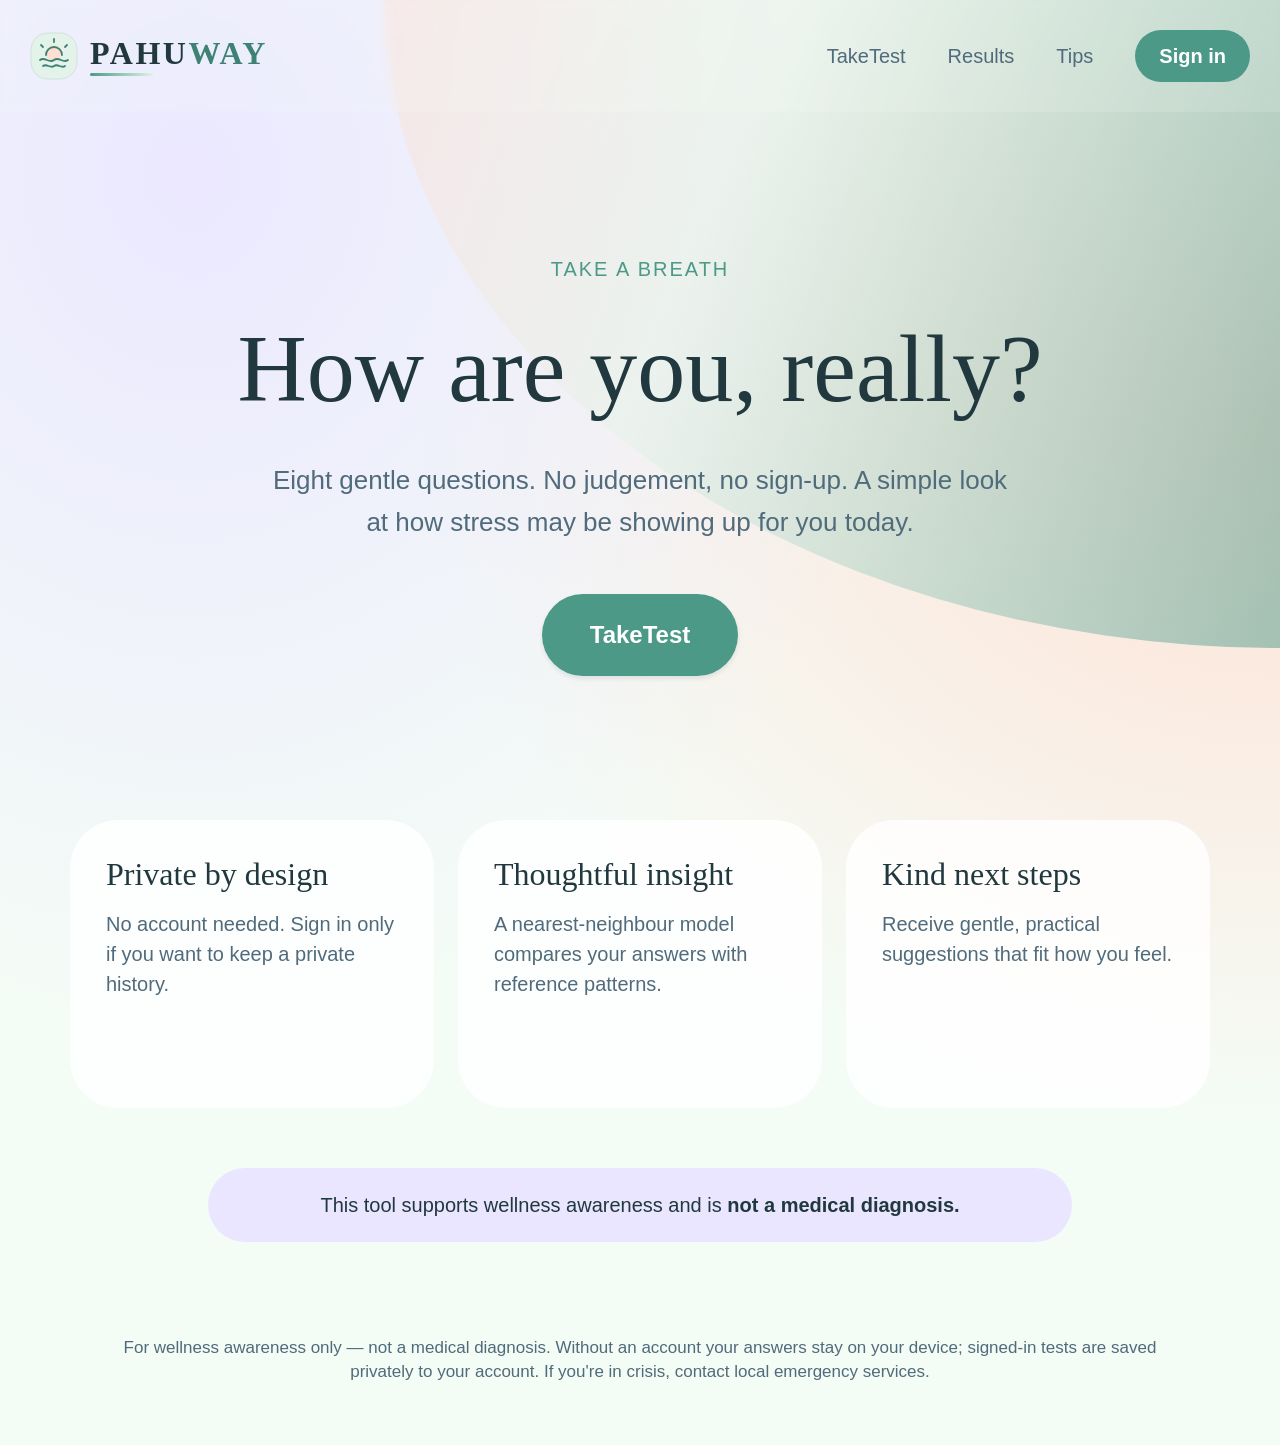
==== web/index.html @ 30da90fc "refactor: move website files into web directory" ====
<!doctype html>
<html lang="en">
  <head>
    <meta charset="UTF-8" />
    <meta name="viewport" content="width=device-width, initial-scale=1.0" />
    <meta
      name="description"
      content="A gentle space to take a wellness test and explore wellness tips."
    />
    <title>PAHUWAY — Home</title>
    <link rel="stylesheet" href="styling/common.css" />
    <link rel="stylesheet" href="styling/index.css" />
    <script src="navigation.js" defer></script>
  </head>
  <body>
    <header class="site-header">
      <a class="brand" href="index.html" aria-label="PAHUWAY home">
        <svg class="brand-mark" viewBox="0 0 48 48" fill="none" aria-hidden="true" focusable="false">
          <rect x="1" y="1" width="46" height="46" rx="17" fill="var(--mint)" stroke="var(--border)" />
          <circle cx="24" cy="21" r="8" fill="var(--peach)" />
          <path d="M16 23a8 8 0 0 1 16 0M24 7v3M11 13l2 2M37 13l-2 2" stroke="currentColor" stroke-width="1.8" stroke-linecap="round" />
          <path d="M10 28c5-4 9 4 14 0s9 4 14 0M13 34c4-3 7 3 11 0s7 3 11 0" stroke="currentColor" stroke-width="1.8" stroke-linecap="round" />
        </svg>
        <span class="brand-wordmark">PAHU<span class="brand-accent">WAY</span></span>
      </a>
      <nav class="site-nav" aria-label="Main navigation">
        <a href="TakeTest.html">TakeTest</a>
        <a href="results.html">Results</a>
        <a href="tips.html">Tips</a>
        <a class="nav-sign-in" href="sign-in.html">Sign in</a>
      </nav>
    </header>
    <main>
      <section class="hero" aria-labelledby="home-title">
        <p class="eyebrow">Take a breath</p>
        <h1 id="home-title">How are you, really?</h1>
        <p class="hero-description">
          Eight gentle questions. No judgement, no sign-up. A simple look at how
          stress may be showing up for you today.
        </p>
        <a class="button" href="TakeTest.html">TakeTest</a>
      </section>
      <div class="home-content">
        <section class="feature-grid" aria-label="About PAHUWAY">
          <article class="feature-card">
            <h2>Private by design</h2>
            <p>
              No account needed. Sign in only if you want to keep a private
              history.
            </p>
          </article>
          <article class="feature-card">
            <h2>Thoughtful insight</h2>
            <p>
              A nearest-neighbour model compares your answers with reference
              patterns.
            </p>
          </article>
          <article class="feature-card">
            <h2>Kind next steps</h2>
            <p>Receive gentle, practical suggestions that fit how you feel.</p>
          </article>
        </section>
        <p class="wellness-note">
          This tool supports wellness awareness and is
          <strong>not a medical diagnosis.</strong>
        </p>
      </div>
    </main>
    <footer class="site-footer">
      For wellness awareness only — not a medical diagnosis. Without an account
      your answers stay on your device; signed-in tests are saved privately
      to your account. If you're in crisis, contact local emergency services.
    </footer>
  </body>
</html>
---- web/styling/common.css ----
/* Shared foundations, navigation, buttons, and reusable components. */
:root {
  --ink: #20383e;
  --muted: #506b7b;
  --green: #4c9988;
  --mint: #e3f3e9;
  --lavender: #eae6ff;
  --peach: #ffdfd2;
  --border: #cee1dc;
}

* {
  box-sizing: border-box;
}

body {
  position: relative;
  isolation: isolate;
  margin: 0;
  min-height: 100vh;
  min-height: 100svh;
  color: var(--ink);
  font-family: "Segoe UI", Arial, sans-serif;
  font-size: 20px;
  line-height: 1.5;
  background:
    radial-gradient(ellipse at 15% 12%, #ebe8ff 0, transparent 48%),
    radial-gradient(ellipse at 100% 30%, #ffe1d5 0, transparent 48%), #f4fcf6;
}

/* The curved decoration belongs to the full page background. */
body::before {
  content: "";
  position: absolute;
  z-index: -1;
  top: 0;
  right: 0;
  width: 70%;
  height: min(72vh, 800px);
  border-bottom-left-radius: 100% 100%;
  background: linear-gradient(110deg, var(--peach), var(--mint) 36%, var(--green));
  opacity: 0.5;
  pointer-events: none;
}

a {
  color: inherit;
  text-underline-offset: 3px;
}

button,
input {
  font: inherit;
}

button,
a,
input {
  -webkit-tap-highlight-color: transparent;
}

:focus-visible {
  outline: 3px solid #286a60;
  outline-offset: 5px;
}

h1,
h2,
p {
  margin: 0;
}

h1,
h2,
.brand {
  font-family: Georgia, "Times New Roman", serif;
  font-weight: 400;
}

.site-header {
  position: sticky;
  top: 0;
  z-index: 100;
  flex-shrink: 0;
  display: flex;
  align-items: center;
  justify-content: space-between;
  gap: 32px;
  padding: 30px;
  width: 100%;
  max-width: none;
  margin: 0;
  background: rgb(244 252 246 / 15%);
  -webkit-backdrop-filter: blur(4px);
  backdrop-filter: blur(4px);
  transition: background-color 200ms ease, backdrop-filter 200ms ease, box-shadow 200ms ease;
}

.site-header.is-scrolled {
  background: rgb(244 252 246 / 95%);
  -webkit-backdrop-filter: blur(12px);
  backdrop-filter: blur(12px);
  box-shadow: 0 2px 12px #20383e14;
}

@media (prefers-reduced-motion: reduce) {
  .site-header {
    transition: none;
  }
}

.brand {
  display: inline-flex;
  align-items: center;
  gap: 12px;
  color: var(--ink);
  font-size: 32px;
  text-decoration: none;
  white-space: nowrap;
}

.brand-mark {
  flex: none;
  width: 1.5em;
  height: 1.5em;
  color: #3d8274;
}

.brand-wordmark {
  position: relative;
  padding-bottom: 5px;
  font-weight: 600;
  letter-spacing: 0.08em;
  line-height: 1.1;
}

.brand-wordmark::after {
  content: "";
  position: absolute;
  bottom: 0;
  left: 0;
  width: 36%;
  height: 3px;
  border-radius: 999px;
  background: linear-gradient(90deg, var(--green), var(--mint));
}

.brand-accent {
  color: #3d8274;
}

.brand:hover .brand-accent {
  color: var(--ink);
}

.site-nav {
  display: flex;
  align-items: center;
  gap: 42px;
}

.site-nav a {
  color: var(--muted);
  text-decoration: none;
}

.site-nav a:hover {
  color: var(--ink);
}

.button,
.site-nav .nav-sign-in {
  display: inline-flex;
  align-items: center;
  justify-content: center;
  border: 0;
  border-radius: 999px;
  color: white;
  background: var(--green);
  text-decoration: none;
  font-weight: 600;
  cursor: pointer;
}

.site-nav .nav-sign-in {
  padding: 11px 24px;
}

.button:hover,
.site-nav .nav-sign-in:hover {
  background: #3d8274;
  color: white;
}

.button {
  padding: 23px 48px;
  font-size: 24px;
}

.site-footer {
  max-width: 1200px;
  margin: auto;
  padding: 94px 50px 60px;
  text-align: center;
  color: var(--muted);
  font-size: 17px;
  line-height: 1.45;
}

.intro {
  font-size: 23px;
  color: var(--muted);
  margin-top: 12px;
}

.auth-links {
  display: flex;
  flex-wrap: wrap;
  gap: 24px;
  margin-top: 34px;
  color: var(--muted);
}

.demo-note {
  color: var(--muted);
  font-size: 14px;
  margin-top: 20px;
}

.empty-state {
  background: #ffffffd9;
  padding: 40px;
  border-radius: 40px;
  margin-top: 36px;
}

.empty-state h2 {
  font-size: 32px;
  margin-bottom: 16px;
}

.empty-state .button {
  margin-top: 28px;
}

@media (max-width: 760px) {
  body {
    font-size: 18px;
  }

  .site-header {
    padding: 22px 20px;
    gap: 20px;
    flex-wrap: wrap;
  }

  .brand {
    font-size: 29px;
  }

  .site-nav {
    gap: 20px;
    font-size: 16px;
  }

  .site-nav .nav-sign-in {
    padding: 9px 17px;
  }

  .button {
    font-size: 21px;
    padding: 18px 32px;
  }

  .intro {
    font-size: 20px;
  }

  .auth-links {
    gap: 16px;
  }

  .site-footer {
    padding: 80px 24px 36px;
    font-size: 15px;
  }
}

@media (max-width: 480px) {
  .site-header {
    justify-content: center;
  }

  .site-nav {
    width: 100%;
    justify-content: space-between;
    gap: 10px;
  }
}


@media (max-width: 600px) {
  body::before {
    width: 92%;
    height: 320px;
  }
}
---- web/styling/index.css ----
/* Styles for index.html. */
.hero {
  text-align: center;
  padding: 142px 24px 144px;
}

.eyebrow {
  color: var(--green);
  letter-spacing: 2px;
  text-transform: uppercase;
}

.hero h1 {
  font-size: clamp(54px, 8.8vw, 96px);
  line-height: 1.15;
  margin-top: 30px;
}

.hero-description {
  color: var(--muted);
  max-width: 760px;
  font-size: 26px;
  line-height: 1.6;
  margin: 36px auto 50px;
}

.hero .button {
  box-shadow: 0 3px 4px #20383e18;
}

.home-content {
  max-width: 1200px;
  margin: auto;
  padding: 0 30px;
}

.feature-grid {
  display: grid;
  grid-template-columns: repeat(3, 1fr);
  gap: 24px;
}

.feature-card {
  padding: 34px 36px;
  border-radius: 48px;
  background: #ffffffd9;
  min-height: 288px;
}

.feature-card h2 {
  font-size: 32px;
  line-height: 1.3;
  margin-bottom: 14px;
}

.feature-card p {
  color: var(--muted);
}

.wellness-note {
  max-width: 864px;
  margin: 60px auto 0;
  padding: 22px 28px;
  border-radius: 999px;
  background: var(--lavender);
  text-align: center;
}

@media (min-width: 1440px) {
  .hero {
    padding-top: 150px;
  }
}

@media (max-width: 760px) {
  .hero {
    padding: 80px 22px;
  }

  .hero h1 {
    font-size: clamp(45px, 9vw, 68px);
  }

  .hero-description {
    font-size: 21px;
    margin: 28px auto 36px;
  }

  .home-content {
    padding-left: 20px;
    padding-right: 20px;
  }

  .feature-grid {
    grid-template-columns: 1fr;
  }

  .feature-card {
    min-height: auto;
    padding: 30px;
    border-radius: 34px;
  }

  .wellness-note {
    border-radius: 32px;
    margin-top: 36px;
  }

  .feature-card h2 {
    font-size: 29px;
  }
}

@media (max-width: 480px) {
  .hero {
    padding-top: 60px;
  }
}
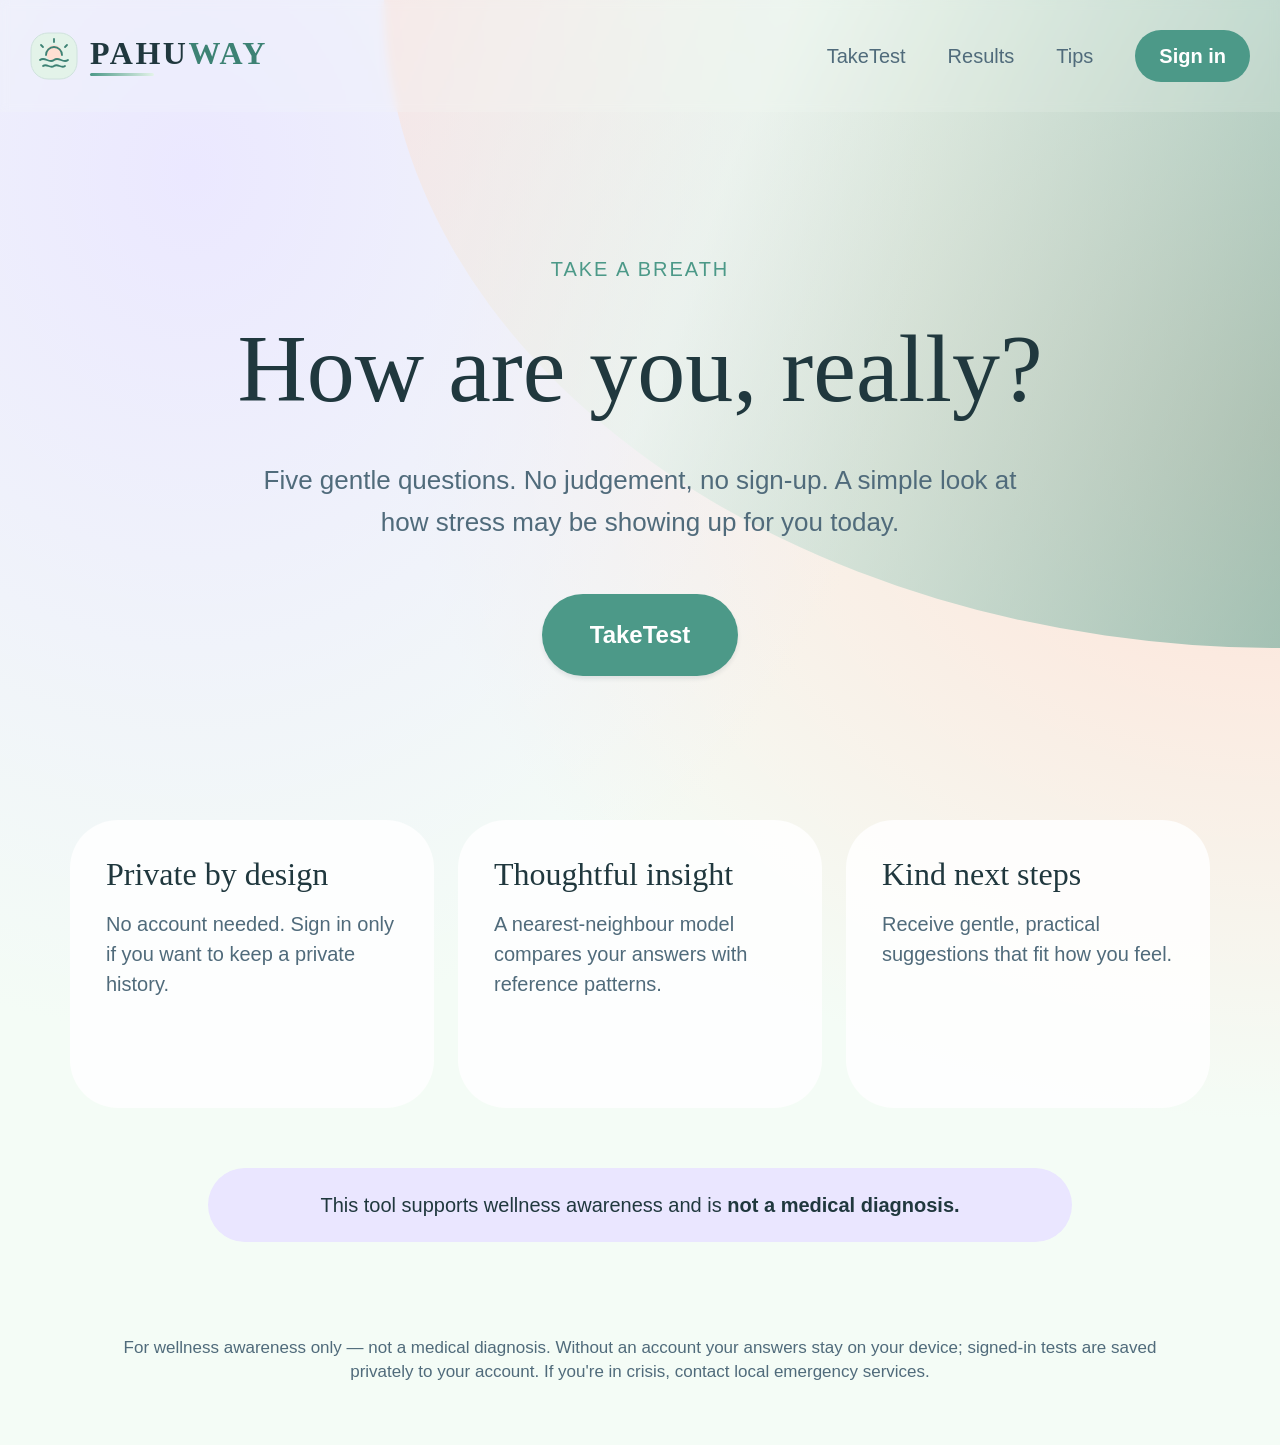
==== commit 1636c84c: "feat: integrate trained KNN model with website assessment" ====
--- a/web/index.html
+++ b/web/index.html
@@ -35,7 +35,7 @@
         <p class="eyebrow">Take a breath</p>
         <h1 id="home-title">How are you, really?</h1>
         <p class="hero-description">
-          Eight gentle questions. No judgement, no sign-up. A simple look at how
+          Five gentle questions. No judgement, no sign-up. A simple look at how
           stress may be showing up for you today.
         </p>
         <a class="button" href="TakeTest.html">TakeTest</a>
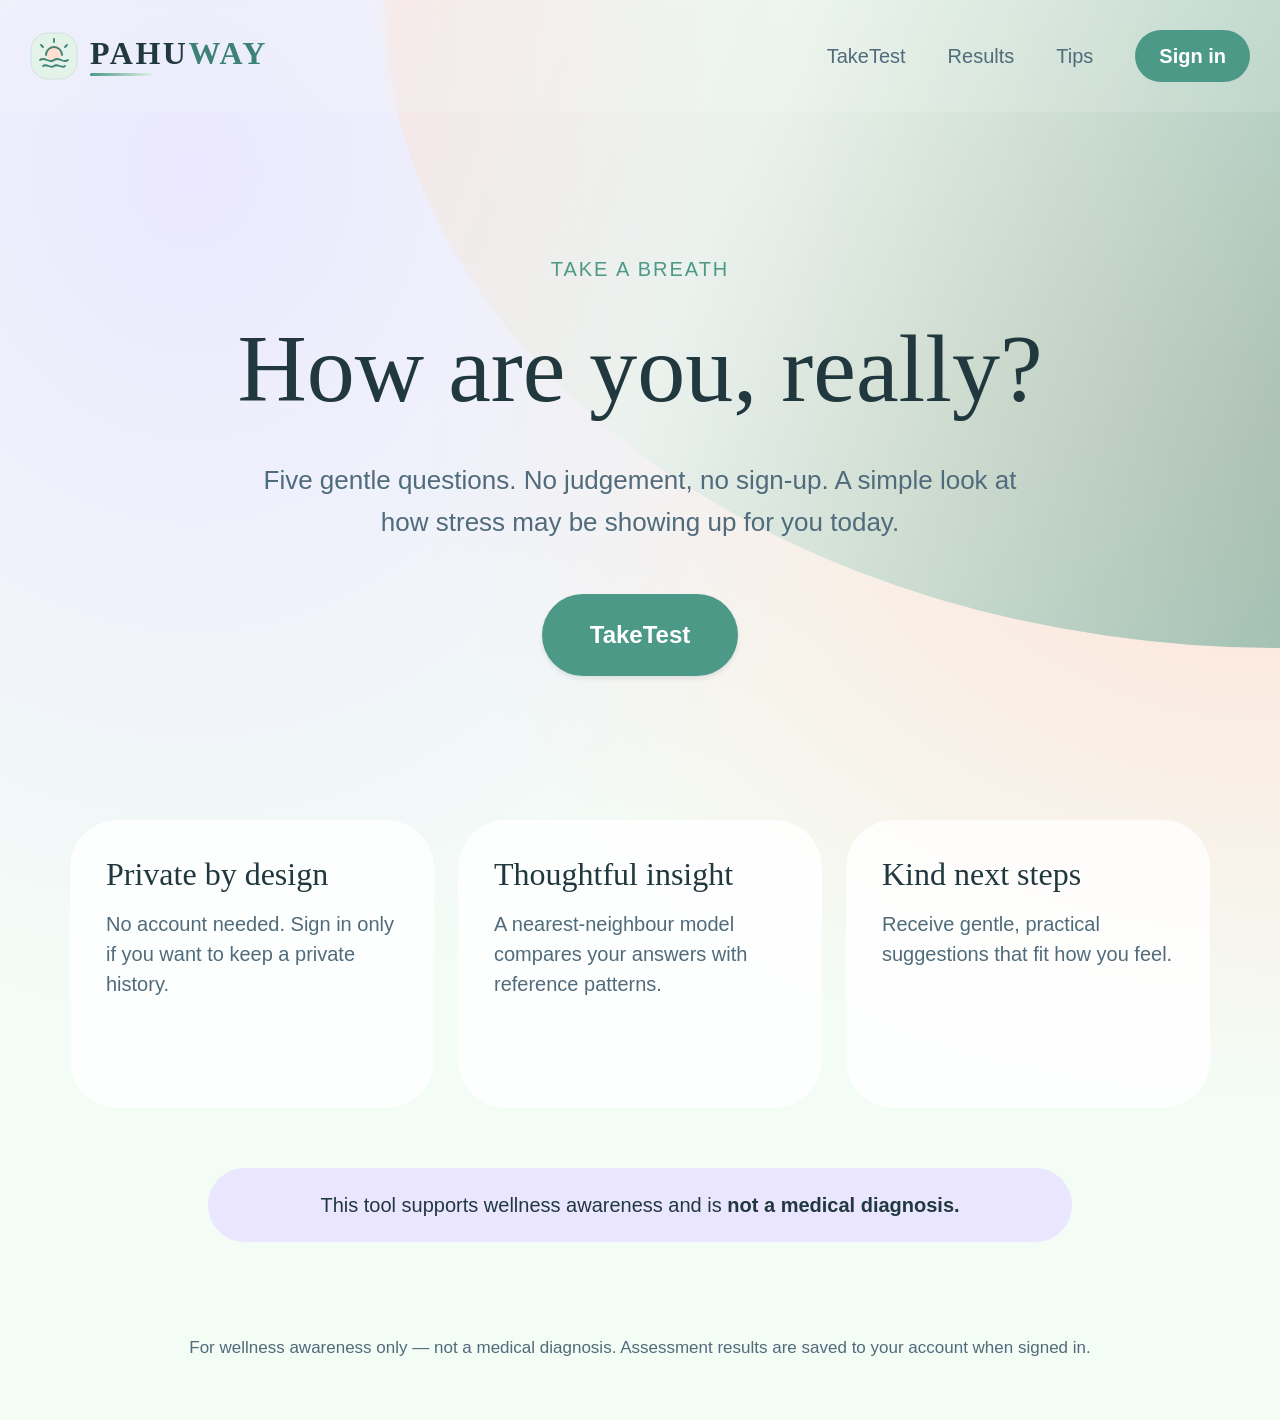
==== commit bf7fd942: "fix: preserve predictions, clarify storage, and update setup docs" ====
--- a/web/index.html
+++ b/web/index.html
@@ -10,6 +10,7 @@
     <title>PAHUWAY — Home</title>
     <link rel="stylesheet" href="styling/common.css" />
     <link rel="stylesheet" href="styling/index.css" />
+    <script src="session.js" defer></script>
     <script src="navigation.js" defer></script>
   </head>
   <body>
@@ -68,9 +69,8 @@
       </div>
     </main>
     <footer class="site-footer">
-      For wellness awareness only — not a medical diagnosis. Without an account
-      your answers stay on your device; signed-in tests are saved privately
-      to your account. If you're in crisis, contact local emergency services.
+  For wellness awareness only — not a medical diagnosis.
+  Assessment results are saved to your account when signed in.
     </footer>
   </body>
 </html>
